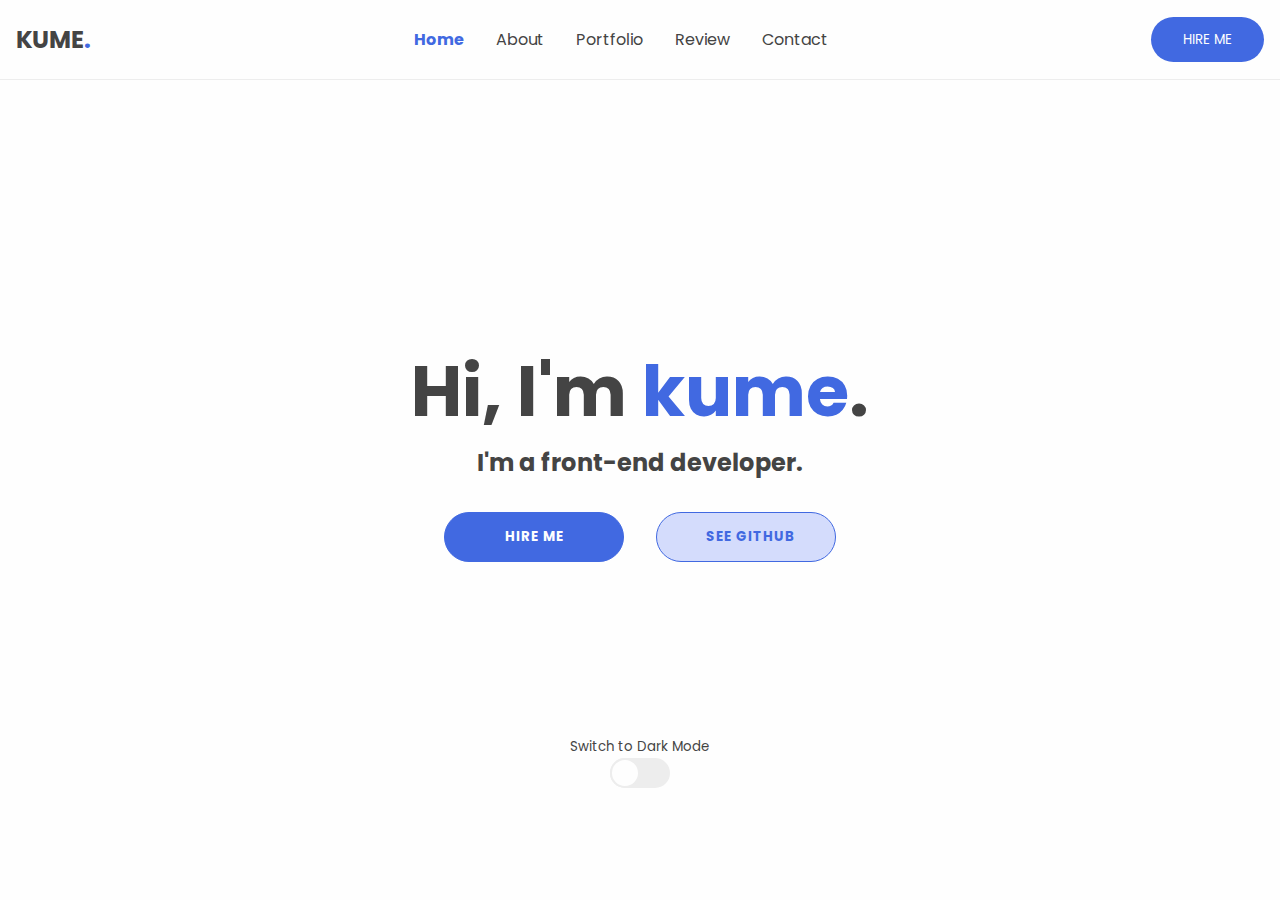
==== index.html @ a3e3591d "Add files via upload" ====
<!DOCTYPE html>
<html lang="en">

<head>
    <meta charset="UTF-8">
    <meta name="viewport" content="width=device-width, initial-scale=1.0">
    <title>Kume | Portfolio</title>
    <!-- font awesome link -->
    <link rel="stylesheet" href="https://cdnjs.cloudflare.com/ajax/libs/font-awesome/6.4.0/css/all.min.css"
        integrity="sha512-iecdLmaskl7CVkqkXNQ/ZH/XLlvWZOJyj7Yy7tcenmpD1ypASozpmT/E0iPtmFIB46ZmdtAc9eNBvH0H/ZpiBw=="
        crossorigin="anonymous" referrerpolicy="no-referrer" />

    <!-- Internal Css -->
    <style>
        @import url('https://fonts.googleapis.com/css2?family=Poppins&display=swap');

        * {
            margin: 0;
            padding: 0;
            text-decoration: none;
            box-sizing: border-box;
            outline: none;
            font-family: 'Poppins', sans-serif;
        }

        :root {
            --primary-color: #fefefe;
            --secondary-color: #ededed;
            --text-color: #444;
            --fancy-btn-bg:#d4dcfc;
            --fancy-btn-color:#4169e1;
        }

        .dark-mode {
            --primary-color: #1c2541;
            --secondary-color: #0b132b;
            --text-color: #fefefe;
            --fancy-btn-bg:#1c2541;
            --fancy-btn-color:#fefefe;
        }

        body {
            height: 100vh;
            background-color: var(--primary-color);
            transition: .5s;
        }

        header {
            background-color: var(--primary-color);
            display: flex;
            justify-content: space-between;
            align-items: center;
            height: 80px;
            padding: 0 1rem;
            border-bottom: 1px solid var(--secondary-color);
            transition: .5s;
        }

        header h2 {
            text-transform: uppercase;
            color: var(--text-color);
            z-index: 88;
        }

        .highlight {
            color: #4169e1;
        }

        /* Navigations */
        nav ul {
            display: flex;
            list-style: none;
            gap: 2rem;
        }

        nav ul li a {
            color: var(--text-color);
            transition: .2s;
        }

        nav ul li a:hover,
        .current {
            color: #4169e1;
            font-weight: bold;
        }

        .hire-btn {
            background-color: #4169e1;
            color: #fefefe;
            border: none;
            padding: 0.8rem 2rem;
            border-radius: 50px;
            text-transform: uppercase;
        }

        .hire-btn:hover {
            filter: brightness(90%);
        }

        /* Mobile header */
        .mobile-header {
            display: none;
        }

        .toggle-box {
            height: 40px;
            width: 40px;
            display: grid;
            place-items: center;
        }

        .toggle-box .bar {
            height: 2px;
            width: 70%;
            background-color: var(--text-color);
            border-radius: 50px;
            position: relative;
            transition: .2s;
        }

        .toggle-box .bar.active {
            background-color: transparent;
        }

        .toggle-box .bar::after {
            content: "";
            height: 2px;
            width: 50%;
            background-color: var(--text-color);
            border-radius: 50px;
            position: absolute;
            top: 0;
            right: 0;
            transform: translateY(-5px);
            transition: .2s;
        }

        .toggle-box .bar::before {
            content: "";
            height: 2px;
            width: 50%;
            background-color: var(--text-color);
            border-radius: 50px;
            position: absolute;
            top: 0;
            left: 0;
            transform: translateY(5px);
            transition: .2s;
        }

        .toggle-box .bar.active::after {
            width: 100%;
            transform: translateY(0) rotate(45deg);
        }

        .toggle-box .bar.active::before {
            width: 100%;
            transform: translateY(0) rotate(-45deg);
        }

        /* Hero Section */
        section {
            height: calc(100vh - 160px);
            display: flex;
            justify-content: center;
            align-items: center;
            flex-direction: column;
            width: auto;
            position: relative;
            /* gap: 7rem; */
        }

        .hero-container {
            text-align: center;
        }

        .hero-container h1 {
            color: var(--text-color);
            font-size: clamp(3.125rem, 2.2321rem + 2.8571vw, 4.375rem);
        }
        .hero-container h2{
            color: var(--text-color);
        }

        .action-btns {
            margin-top: 2rem;
            display: flex;
            align-items: center;
            justify-content: center;
            gap: 2rem;
        }

        .action-btns .btn {
            border: 1px solid #4169e1;
            border-radius: 50px;
            height: 50px;
            width: 180px;
            text-transform: uppercase;
            font-weight: bold;
            letter-spacing: 1px;
            transition: .2s;
        }

        .action-btns .btn:active {
            transform: scale(0.95);
        }

        .action-btns .btn:hover {
            border: 1px solid #4169e1;
            background-color: var(--primary-color);
        }

        .action-btns i {
            padding-right: 0.5rem;
        }

        .hire-btn-2 {
            background-color: #4169e1;
            color: #fefefe;
        }

        .hire-btn-2:hover {
            color: #4169e1;
        }

        .github-btn {
            color: var(--fancy-btn-color);
            background-color: var(--fancy-btn-bg);
        }

        /* Theme toggle */
        .theme-toggle-container {
            text-align: center;
            position: absolute;
            bottom: 2rem;
        }

        .theme-toggle-container p {
            color: var(--text-color);
        }

        .theme-toggle {
            background-color: var(--secondary-color);
            height: 30px;
            width: 60px;
            margin: auto;
            border-radius: 50px;
        }

        .theme-toggle-btn {
            background-color: var(--primary-color);
            height: 100%;
            width: 50%;
            border-radius: 50%;
            border: 2px solid var(--secondary-color);
            transition: .2s;
        }

        .theme-toggle-btn.active{
            transform: translateX(100%);
        }

        .fa-moon {
            color: #aaa;
        }
        .fa-sun{
            color: var(--text-color);
            display: none;
        }

        /* Mobile navigators */
        .mobileNav{
            position: fixed;
            top: 0;
            left: -70%;
            height: 100vh;
            width: 70%;
            background-color: var(--primary-color);
            border-right: 1px solid var(--secondary-color);
            transition: .2s;
            z-index: 77;
        }
        .mobileNav.active{
            left: 0;
        }

        .mobileNav ul{
            display: block;
            margin-top: 80px;
            padding: 1rem;
        }
        .mobileNav ul li a{
            display: block;
            padding: 1rem;
            margin-bottom: .5rem;
            border-radius: .5rem;
            transition: .2s;
        }
        .mobileNav ul li a:hover,
        .mobileNav ul li a.current{
            background-color: var(--secondary-color);
        }

        /* Contact Form */
        .modal-bg{
            background-color: rgba(0,0,0,.3);
            height: 100vh;
            width: 100%;
            position: fixed;
            top: 0;
            left: 0;
            padding-top: 3rem;
            display: none;
        }

        .modal-bg.active{
            display: block;
        }

        .contact-form{
            background-color: var(--primary-color);
            width: 400px;
            padding: 1rem;
            border-radius: .3rem;
            margin: auto;
            transform: scale(0);
            animation: form .2s ease .2s 1 forwards;
            position: relative;
        }

        @keyframes form {
            100%{
                transform: scale(1);
            }
        }

        .contact-form form{
            display: flex;
            flex-direction: column;
        }

        .contact-form input[type="text"]{
            text-transform: capitalize;
        }
        .contact-form input,
        .contact-form textarea{
            padding: .8rem;
            margin-top: .5rem;
            border-radius: .3rem;
            border: none;
            background-color: var(--secondary-color);
            color: var(--text-color);
        }

        .contact-form input:focus,
        .contact-form textarea:focus{
            border: 1px solid var(--text-color);
        }

        .contact-form button{
            margin-top: .5rem;
            background-color: #4169e1;
            color: #fefefe;
            border: none;
            padding: .8rem;
            border-radius: .3rem;
            font-weight: bold;
            letter-spacing: 1px;
            transition: .2s;
        }

        .contact-form button:active{
            transform: scale(.9);
        }
        .fa-xmark{
            position: absolute;
            top: 1.4rem;
            right: 1.2rem;
            font-size: 22px;
            cursor: pointer;
        }


        /* Responsiveness */
        @media (max-width:788px) {
            .desktop-header {
                display: none;
            }

            .mobile-header {
                display: flex;
            }
        }

        @media (max-width:442px) {

            .hero-container {
                width: 90%;
            }

            .action-btns {
                flex-direction: column;
                gap: .5rem;
            }

            .action-btns .btn {
                width: 200px;
            }
        }
    </style>
</head>

<body>

    <!-- Desktop Header -->
    <header class="desktop-header">
        <h2>kume<span class="highlight">.</span></h2>

        <nav>
            <ul>
                <li><a class="current" href="#">Home</a></li>
                <li><a href="#">About</a></li>
                <li><a href="#">Portfolio</a></li>
                <li><a href="#">Review</a></li>
                <li><a href="#">Contact</a></li>
            </ul>
        </nav>

        <button class="btn hire-btn">hire me</button>
    </header>


    <!-- Mobile Header -->
    <header class="mobile-header">
        <h2>kume<span class="highlight">.</span></h2>

        <div class="toggle-box">
            <div class="bar"></div>
        </div>
    </header>

    <!-- Hero Container -->
    <section>
        <div class="hero-container">
            <h1>Hi, I'm <span class="highlight">kume</span>.</h1>
            <h2>I'm a front-end developer.</h2>
            <div class="action-btns">
                <a href="#">
                    <button class="hire-btn-2 btn">hire me</button>
                </a>
                <a href="#">
                    <button class="github-btn btn"><i class="fa-brands fa-github-alt"></i>See Github</button>
                </a>
            </div>
        </div>

        <!-- Theme -->
        <div class="theme-toggle-container">
            <p><small>Switch <span class="modeText">to Dark</span> Mode</small></p>
            <div class="theme-toggle">
                <div class="theme-toggle-btn">
                    <i class="fa-solid fa-moon"></i>
                    <i class="fa-solid fa-sun"></i>
                </div>
            </div>
        </div>
    </section>

    <!-- Mobile Menu -->
    <nav class="mobileNav">
        <ul>
            <li><a class="current" href="#">Home</a></li>
            <li><a href="#">About</a></li>
            <li><a href="#">Portfolio</a></li>
            <li><a href="#">Review</a></li>
            <li><a href="#">Contact</a></li>
        </ul>
    </nav>

    <!-- Contact form -->
    <div class="modal-bg">
        <div class="contact-form">
            <i class="fa-solid fa-xmark"></i>
            <h2>Contact <span class="highlight">Me</span></h2>
            <form>
                <input type="text" name="name" id="name" placeholder="Full Name">
                <input type="text" name="email" id="email" placeholder="E-mail Address">
                <textarea name="description" id="desc-container" cols="30" rows="5" placeholder="Job Description"></textarea>
                <button type="submit" name="submit" id="submit">Send</button>
            </form>
        </div>
    </div>



    <!-- Javascript -->
    <script>
        const themeToggle = document.querySelector(".theme-toggle")
        const themeToggleBtn = document.querySelector(".theme-toggle-btn")
        const modeText = document.querySelector(".modeText")
        const moonIcon = document.querySelector(".fa-moon")
        const sunIcon = document.querySelector(".fa-sun")
        const body = document.body;

        themeToggle.addEventListener("click", ()=>{
            themeToggleBtn.classList.toggle("active");

            if(themeToggleBtn.classList.contains("active")){
                body.classList.add("dark-mode");
                modeText.textContent = "to Light";
                moonIcon.style.display = "none";
                sunIcon.style.display = "inline";
            }
            else{
                body.classList.remove("dark-mode")
                modeText.textContent = "to Dark";
                moonIcon.style.display = "inline";
                sunIcon.style.display = "none";
            }
        })

        // Menu Toggle
        const toggleBox = document.querySelector(".toggle-box");
        const toggleBar = document.querySelector(".bar");
        const mobileNav = document.querySelector(".mobileNav");

        toggleBox.addEventListener("click", ()=>{
            toggleBar.classList.toggle("active");

            if(toggleBar.classList.contains("active")){
                mobileNav.classList.add("active")
            }
            else{
                mobileNav.classList.remove("active")
            }
        })

        mobileNav.addEventListener("click", (e)=>{
            if(e.target !== mobileNav & e.target !== toggleBox){
                mobileNav.classList.remove("active")
            }
            else{
                mobileNav.classList.add("active")
            }
        })

        const hireBtn = document.querySelector(".hire-btn-2");
        const modal = document.querySelector(".modal-bg");
        const closeModal = document.querySelector(".fa-xmark");

        hireBtn.addEventListener("click", ()=>{
            modal.classList.add("active");
        })

        closeModal.addEventListener("click", ()=>{
            modal.classList.remove("active")
        })


    </script>
</body>

</html>
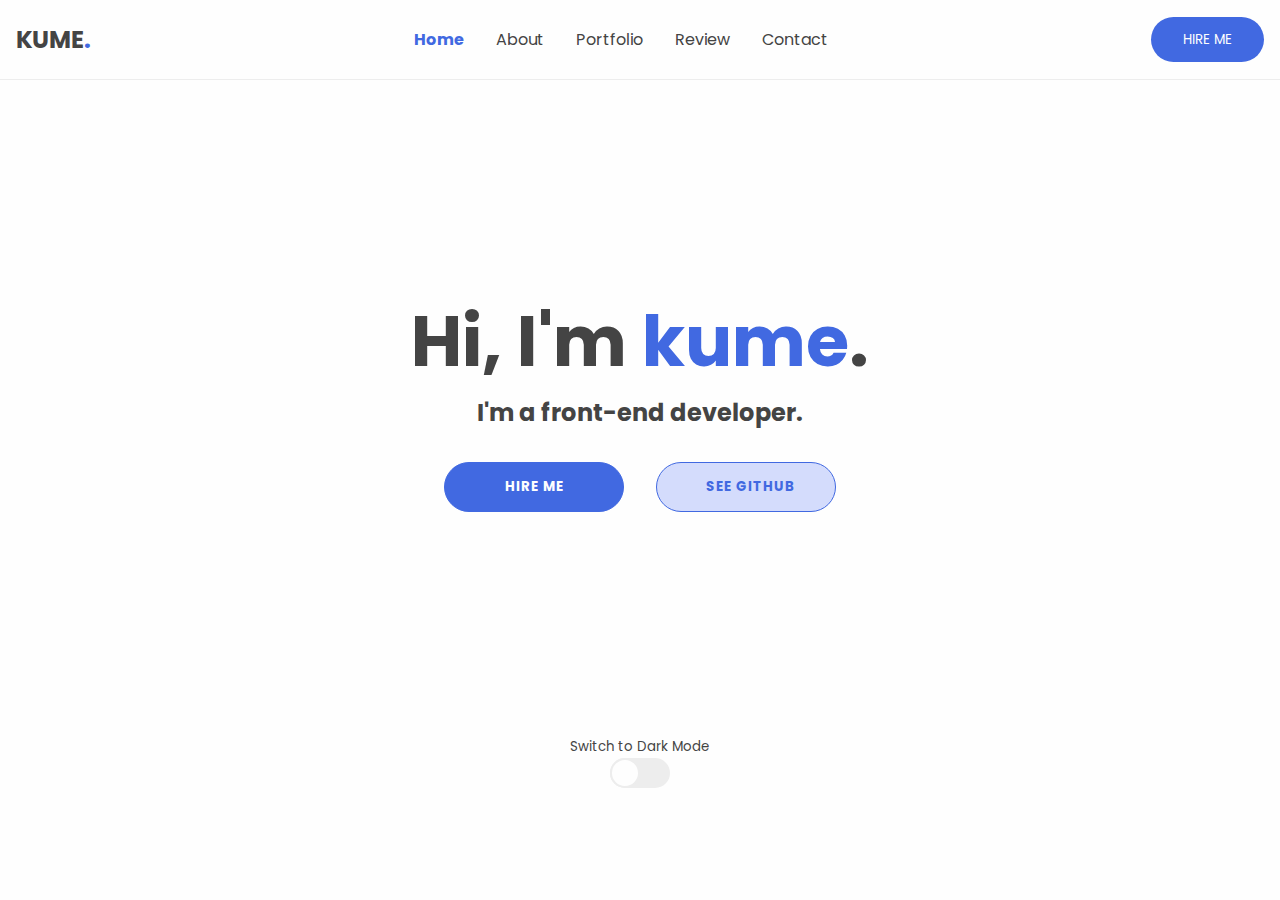
==== commit 902083e8: "Update index.html" ====
--- a/index.html
+++ b/index.html
@@ -172,6 +172,7 @@
 
         .hero-container {
             text-align: center;
+            transform: translateY(-50px);
         }
 
         .hero-container h1 {
@@ -254,6 +255,9 @@
             border-radius: 50%;
             border: 2px solid var(--secondary-color);
             transition: .2s;
+            display: flex;
+            justify-content: center;
+            align-items: center;
         }
 
         .theme-toggle-btn.active{
@@ -309,7 +313,7 @@
             position: fixed;
             top: 0;
             left: 0;
-            padding-top: 3rem;
+            padding-top: 5rem;
             display: none;
         }
 
@@ -334,9 +338,17 @@
             }
         }
 
+        .contact-form h2{
+            color: var(--text-color);
+        }
+
         .contact-form form{
             display: flex;
             flex-direction: column;
+        }
+
+        ::placeholder{
+            color: var(--text-color);
         }
 
         .contact-form input[type="text"]{
@@ -378,6 +390,7 @@
             right: 1.2rem;
             font-size: 22px;
             cursor: pointer;
+            color: var(--text-color);
         }
 
 
@@ -405,6 +418,9 @@
 
             .action-btns .btn {
                 width: 200px;
+            }
+            .contact-form{
+                width: 90%;
             }
         }
     </style>
@@ -445,7 +461,7 @@
             <h1>Hi, I'm <span class="highlight">kume</span>.</h1>
             <h2>I'm a front-end developer.</h2>
             <div class="action-btns">
-                <a href="#">
+                <a>
                     <button class="hire-btn-2 btn">hire me</button>
                 </a>
                 <a href="#">
@@ -560,4 +576,4 @@
     </script>
 </body>
 
-</html>+</html>
